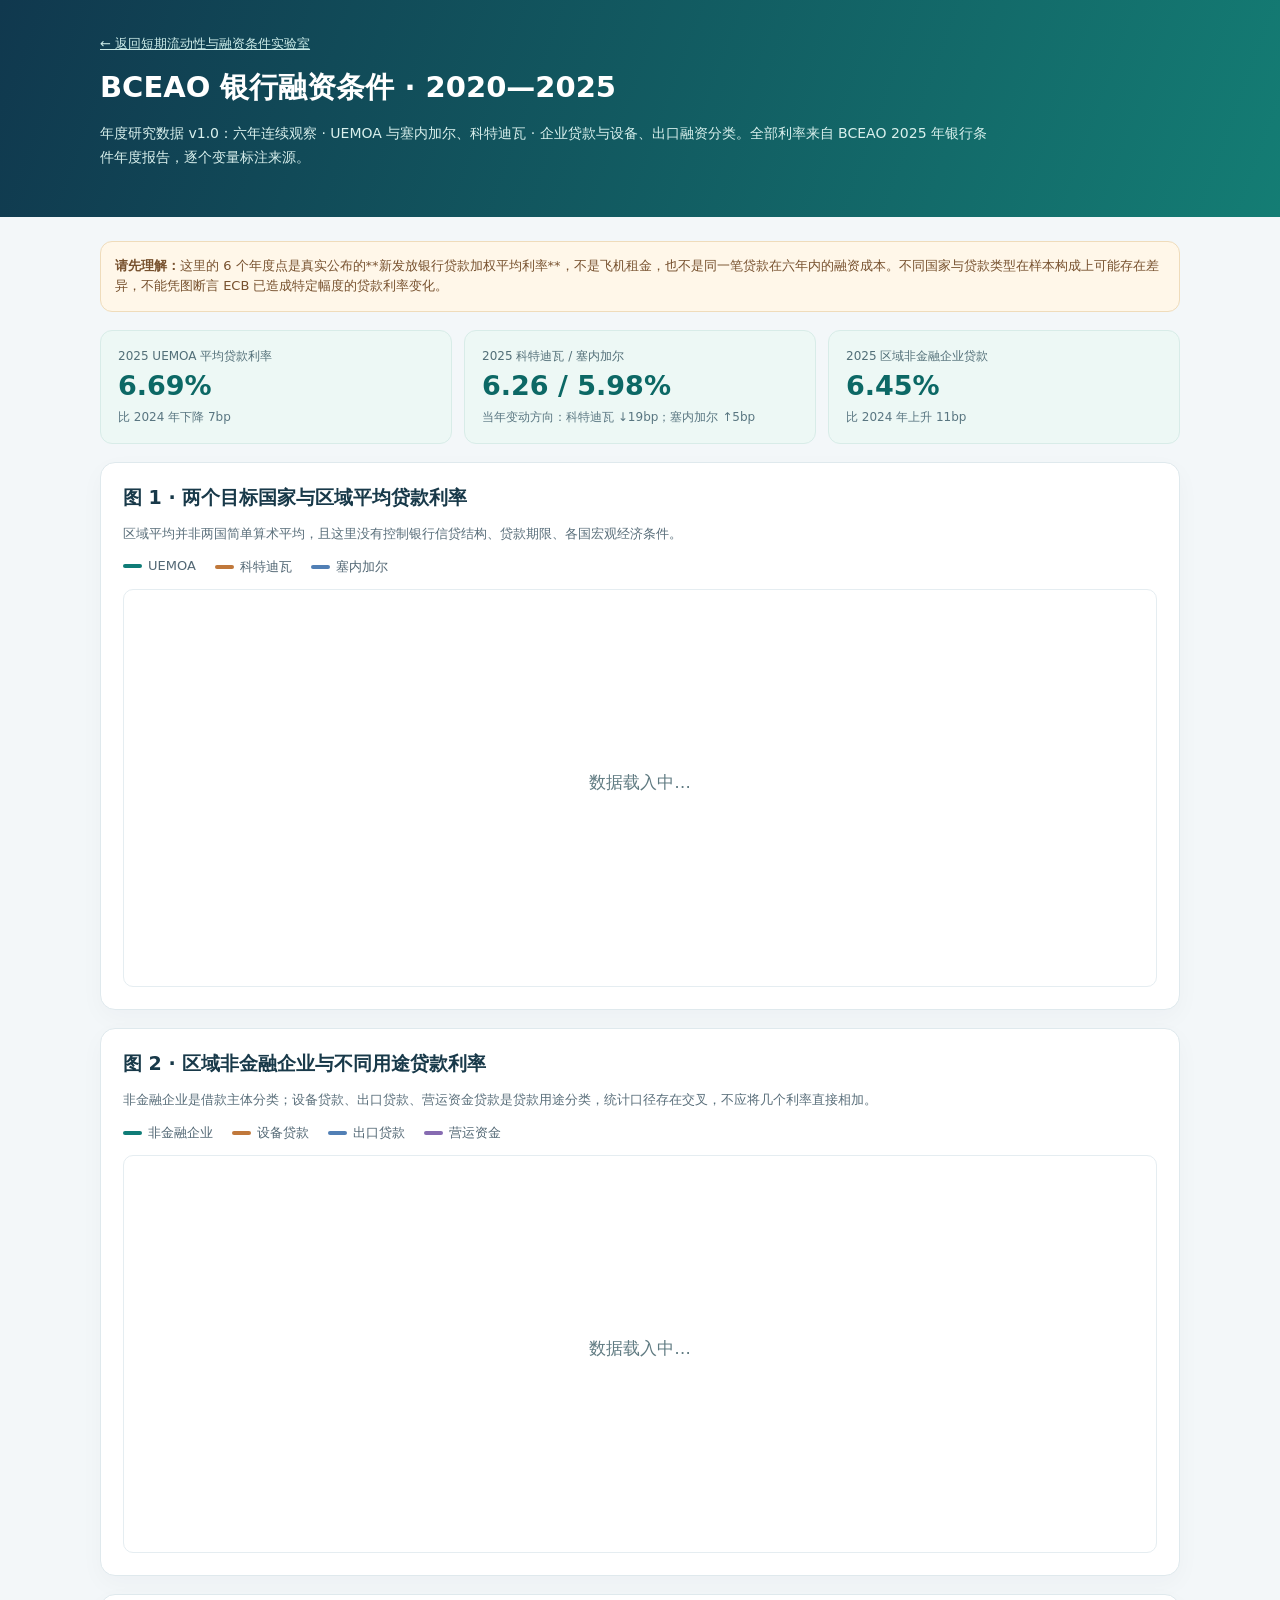
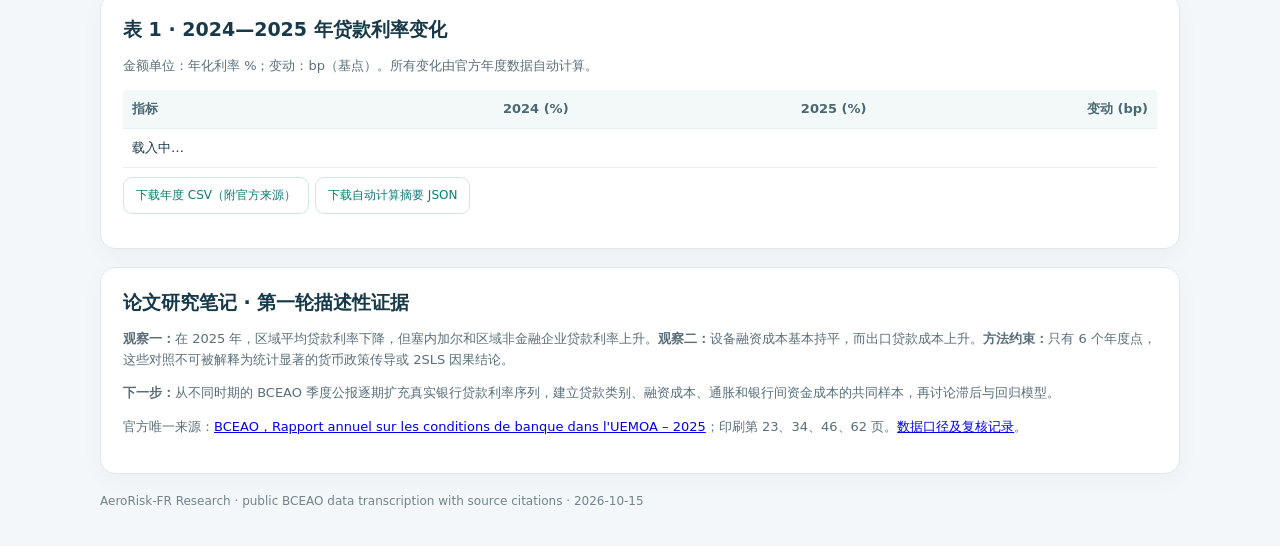
==== annual/index.html @ 68b6d945 "feat: publish BCEAO 2020-2025 annual lending rate research dashboard" ====
<!doctype html>
<html lang="zh-CN"><head><meta charset="utf-8"><meta name="viewport" content="width=device-width,initial-scale=1">
<title>AeroRisk-FR | 2020–2025 银行融资成本研究</title><style>
:root{--bg:#f3f7f9;--dark:#0b3549;--teal:#0e7a76;--orange:#c0783b;--blue:#517fb5;--muted:#596e7a}
*{box-sizing:border-box}body{margin:0;font-family:system-ui,-apple-system,'Microsoft YaHei',sans-serif;background:var(--bg);color:#183949}
header{background:linear-gradient(110deg,#10384e,#147d74);padding:33px max(20px,calc((100% - 1080px)/2));color:#fff}header a{color:#ccece9;font-size:13px}
h1{font-size:29px;margin:15px 0 8px}header p{max-width:900px;color:#d9f0ed;line-height:1.7;font-size:14px}
main{max-width:1120px;margin:auto;padding:24px 20px 35px}
.panel{border:1px solid #dfe9ed;border-radius:15px;background:white;box-shadow:0 8px 24px #152b3908;padding:22px;margin-bottom:18px}
h2{font-size:19px;margin:0 0 8px}p{line-height:1.6}.note{font-size:13px;color:var(--muted)}.banner{border-radius:12px;background:#fff7e9;border:1px solid #efdcbb;padding:14px;color:#77512e;margin-bottom:18px;font-size:13px;line-height:1.6}
.statgrid{display:grid;grid-template-columns:repeat(3,1fr);gap:12px;margin-bottom:18px}.stat{background:#edf8f5;border:1px solid #d8ece8;border-radius:12px;padding:17px}
.stat small{display:block;color:#526f78;font-size:12px}.stat strong{color:#0c6865;font-size:27px;display:block;margin:5px 0}.stat span{font-size:12px;color:#597681}
.legend{display:flex;gap:19px;flex-wrap:wrap;margin:13px 0;font-size:13px;color:#526774}
.legend i{width:19px;height:4px;display:inline-block;margin-right:6px;border-radius:5px;vertical-align:middle}
.svg{background:#fff;width:100%;height:auto;border:1px solid #e5edf1;border-radius:10px;display:block}
a.download{display:inline-block;padding:9px 12px;border:1px solid #d1e4e6;border-radius:9px;text-decoration:none;color:var(--teal);font-size:12px;margin:9px 6px 12px 0}
.tablewrap{overflow:auto}table{border-collapse:collapse;width:100%;font-size:13px;min-width:600px}th,td{text-align:right;padding:10px 9px;border-bottom:1px solid #e8eef1;font-variant-numeric:tabular-nums}td:first-child,th:first-child{text-align:left}th{color:#4a6873;background:#f3f8f9}.pos{color:#9b562b;font-weight:700}.neg{color:#0e786d;font-weight:700}
footer{color:#71848b;font-size:12px;line-height:1.6}
@media(max-width:730px){h1{font-size:23px}.statgrid{grid-template-columns:1fr}.panel{padding:16px}}
</style></head><body><header><a href="../transmission/">← 返回短期流动性与融资条件实验室</a><h1>BCEAO 银行融资条件 · 2020—2025</h1><p>年度研究数据 v1.0：六年连续观察 · UEMOA 与塞内加尔、科特迪瓦 · 企业贷款与设备、出口融资分类。全部利率来自 BCEAO 2025 年银行条件年度报告，逐个变量标注来源。</p></header>
<main>
<div class="banner"><b>请先理解：</b>这里的 6 个年度点是真实公布的**新发放银行贷款加权平均利率**，不是飞机租金，也不是同一笔贷款在六年内的融资成本。不同国家与贷款类型在样本构成上可能存在差异，不能凭图断言 ECB 已造成特定幅度的贷款利率变化。</div>
<div class="statgrid"><div class="stat"><small>2025 UEMOA 平均贷款利率</small><strong>6.69%</strong><span>比 2024 年下降 7bp</span></div><div class="stat"><small>2025 科特迪瓦 / 塞内加尔</small><strong>6.26 / 5.98%</strong><span>当年变动方向：科特迪瓦 ↓19bp；塞内加尔 ↑5bp</span></div><div class="stat"><small>2025 区域非金融企业贷款</small><strong>6.45%</strong><span>比 2024 年上升 11bp</span></div></div>
<section class="panel"><h2>图 1 · 两个目标国家与区域平均贷款利率</h2><p class="note">区域平均并非两国简单算术平均，且这里没有控制银行信贷结构、贷款期限、各国宏观经济条件。</p><div class="legend"><span><i style="background:#0f7c77"></i>UEMOA</span><span><i style="background:#c0783b"></i>科特迪瓦</span><span><i style="background:#517fb5"></i>塞内加尔</span></div><svg id="country" class="svg" viewBox="0 0 990 380" role="img" aria-label="2020至2025年UEMOA科特迪瓦塞内加尔贷款利率走势图"><text x="495" y="190" text-anchor="middle" fill="#607b82">数据载入中…</text></svg></section>
<section class="panel"><h2>图 2 · 区域非金融企业与不同用途贷款利率</h2><p class="note">非金融企业是借款主体分类；设备贷款、出口贷款、营运资金贷款是贷款用途分类，统计口径存在交叉，不应将几个利率直接相加。</p><div class="legend"><span><i style="background:#0f7c77"></i>非金融企业</span><span><i style="background:#c0783b"></i>设备贷款</span><span><i style="background:#517fb5"></i>出口贷款</span><span><i style="background:#866bb1"></i>营运资金</span></div><svg id="sector" class="svg" viewBox="0 0 990 380" role="img" aria-label="UEMOA非金融企业及不同用途贷款利率走势图"><text x="495" y="190" text-anchor="middle" fill="#607b82">数据载入中…</text></svg></section>
<section class="panel"><h2>表 1 · 2024—2025 年贷款利率变化</h2><p class="note">金额单位：年化利率 %；变动：bp（基点）。所有变化由官方年度数据自动计算。</p><div class="tablewrap"><table><thead><tr><th>指标</th><th>2024 (%)</th><th>2025 (%)</th><th>变动 (bp)</th></tr></thead><tbody id="statsBody"><tr><td colspan="4">载入中…</td></tr></tbody></table></div><a class="download" href="../data/official/bceao_annual_lending_2020_2025.csv" download>下载年度 CSV（附官方来源）</a><a class="download" href="../data/processed/annual_lending_descriptives_v1.json" download>下载自动计算摘要 JSON</a></section>
<section class="panel"><h2>论文研究笔记 · 第一轮描述性证据</h2><p class="note"><b>观察一：</b>在 2025 年，区域平均贷款利率下降，但塞内加尔和区域非金融企业贷款利率上升。<b>观察二：</b>设备融资成本基本持平，而出口贷款成本上升。<b>方法约束：</b>只有 6 个年度点，这些对照不可被解释为统计显著的货币政策传导或 2SLS 因果结论。</p><p class="note"><b>下一步：</b>从不同时期的 BCEAO 季度公报逐期扩充真实银行贷款利率序列，建立贷款类别、融资成本、通胀和银行间资金成本的共同样本，再讨论滞后与回归模型。</p><p class="note">官方唯一来源：<a href="https://ns2.bceao.int/sites/default/files/2026-09/Rapport%20annuel%20Conditions%20de%20banque%20-%202025.pdf" target="_blank" rel="noopener">BCEAO，Rapport annuel sur les conditions de banque dans l'UEMOA – 2025</a>；印刷第 23、34、46、62 页。<a href="../docs/annual_bank_lending_sources_v1.md">数据口径及复核记录</a>。</p><p id="status" class="note" role="status"></p></section>
<footer>AeroRisk-FR Research · public BCEAO data transcription with source citations · 2026-10-15</footer></main>
<script>
'use strict';
const COLS={uemoa_all_loans_pct:'UEMOA 贷款总平均',cote_divoire_all_loans_pct:'科特迪瓦贷款总平均',senegal_all_loans_pct:'塞内加尔贷款总平均',uemoa_nonfinancial_corporate_pct:'UEMOA 非金融企业贷款',uemoa_export_loans_pct:'UEMOA 出口贷款',uemoa_equipment_loans_pct:'UEMOA 设备贷款',uemoa_working_capital_loans_pct:'UEMOA 营运资金贷款'};
const shade=(v)=>v>0?'pos':v<0?'neg':'';
function draw(id,rows,keys,colors){
 const node=document.getElementById(id),W=990,H=380,L=60,R=25,T=22,B=49,ww=W-L-R,hh=H-T-B;
 const numbers=rows.flatMap(r=>keys.map(k=>Number(r[k]))),min=Math.floor(Math.min(...numbers)-.35),max=Math.ceil(Math.max(...numbers)+.35);
 const x=i=>L+(ww*i/(rows.length-1)),y=v=>T+hh*(max-v)/(max-min);
 let s='';
 for(let n=min;n<=max;n++){s+='<line x1="'+L+'" x2="'+(W-R)+'" y1="'+y(n)+'" y2="'+y(n)+'" stroke="#e8eff2"/><text x="'+(L-9)+'" y="'+(y(n)+4)+'" fill="#627b85" text-anchor="end" font-size="12">'+n+'</text>'}
 rows.forEach((r,i)=>s+='<text x="'+x(i)+'" y="'+(H-24)+'" text-anchor="middle" fill="#627b85" font-size="13">'+r.year+'</text>');
 keys.forEach((key,z)=>{s+='<polyline fill="none" stroke-width="3" stroke="'+colors[z]+'" points="'+rows.map((r,i)=>x(i)+','+y(Number(r[key]))).join(' ')+'"/>';rows.forEach((r,i)=>s+='<circle cx="'+x(i)+'" cy="'+y(Number(r[key]))+'" r="4" fill="'+colors[z]+'"/>')});
 node.innerHTML=s+'<text x="'+(L+5)+'" y="13" fill="#607781" font-size="12">Annual bank lending rate (%)</text>';
}
(async()=>{try{
 const [r,j]=await Promise.all([fetch('../data/official/bceao_annual_lending_2020_2025.csv'),fetch('../data/processed/annual_lending_descriptives_v1.json')]);
 if(!r.ok||!j.ok)throw Error('官方 CSV 或统计摘要暂不可读取');
 const src=(await r.text()).trim().split(/\r?\n/),headers=src.shift().split(','),rows=src.map(line=>Object.fromEntries(line.split(',').map((v,i)=>[headers[i],v]))),result=await j.json();
 if(rows.length!==6||rows[0].year!=='2020'||rows[5].year!=='2025')throw Error('数据年份或记录数不符合研究设计');
 draw('country',rows,['uemoa_all_loans_pct','cote_divoire_all_loans_pct','senegal_all_loans_pct'],['#0f7c77','#c0783b','#517fb5']);
 draw('sector',rows,['uemoa_nonfinancial_corporate_pct','uemoa_equipment_loans_pct','uemoa_export_loans_pct','uemoa_working_capital_loans_pct'],['#0f7c77','#c0783b','#517fb5','#866bb1']);
 document.getElementById('statsBody').innerHTML=Object.entries(result.statistics).map(([k,v])=>'<tr><td>'+COLS[k]+'</td><td>'+v.value_2024_pct.toFixed(2)+'</td><td>'+v.value_2025_pct.toFixed(2)+'</td><td class="'+shade(v.change_2024_to_2025_bp)+'">'+(v.change_2024_to_2025_bp>0?'+':'')+v.change_2024_to_2025_bp+'</td></tr>').join('');
 document.getElementById('status').textContent='数据核对：成功载入 6 个年度、7 组官方利率序列；统计表由独立 Python 程序重算。';
}catch(e){document.getElementById('status').textContent='载入失败：'+e.message}}
})();
</script></body></html>
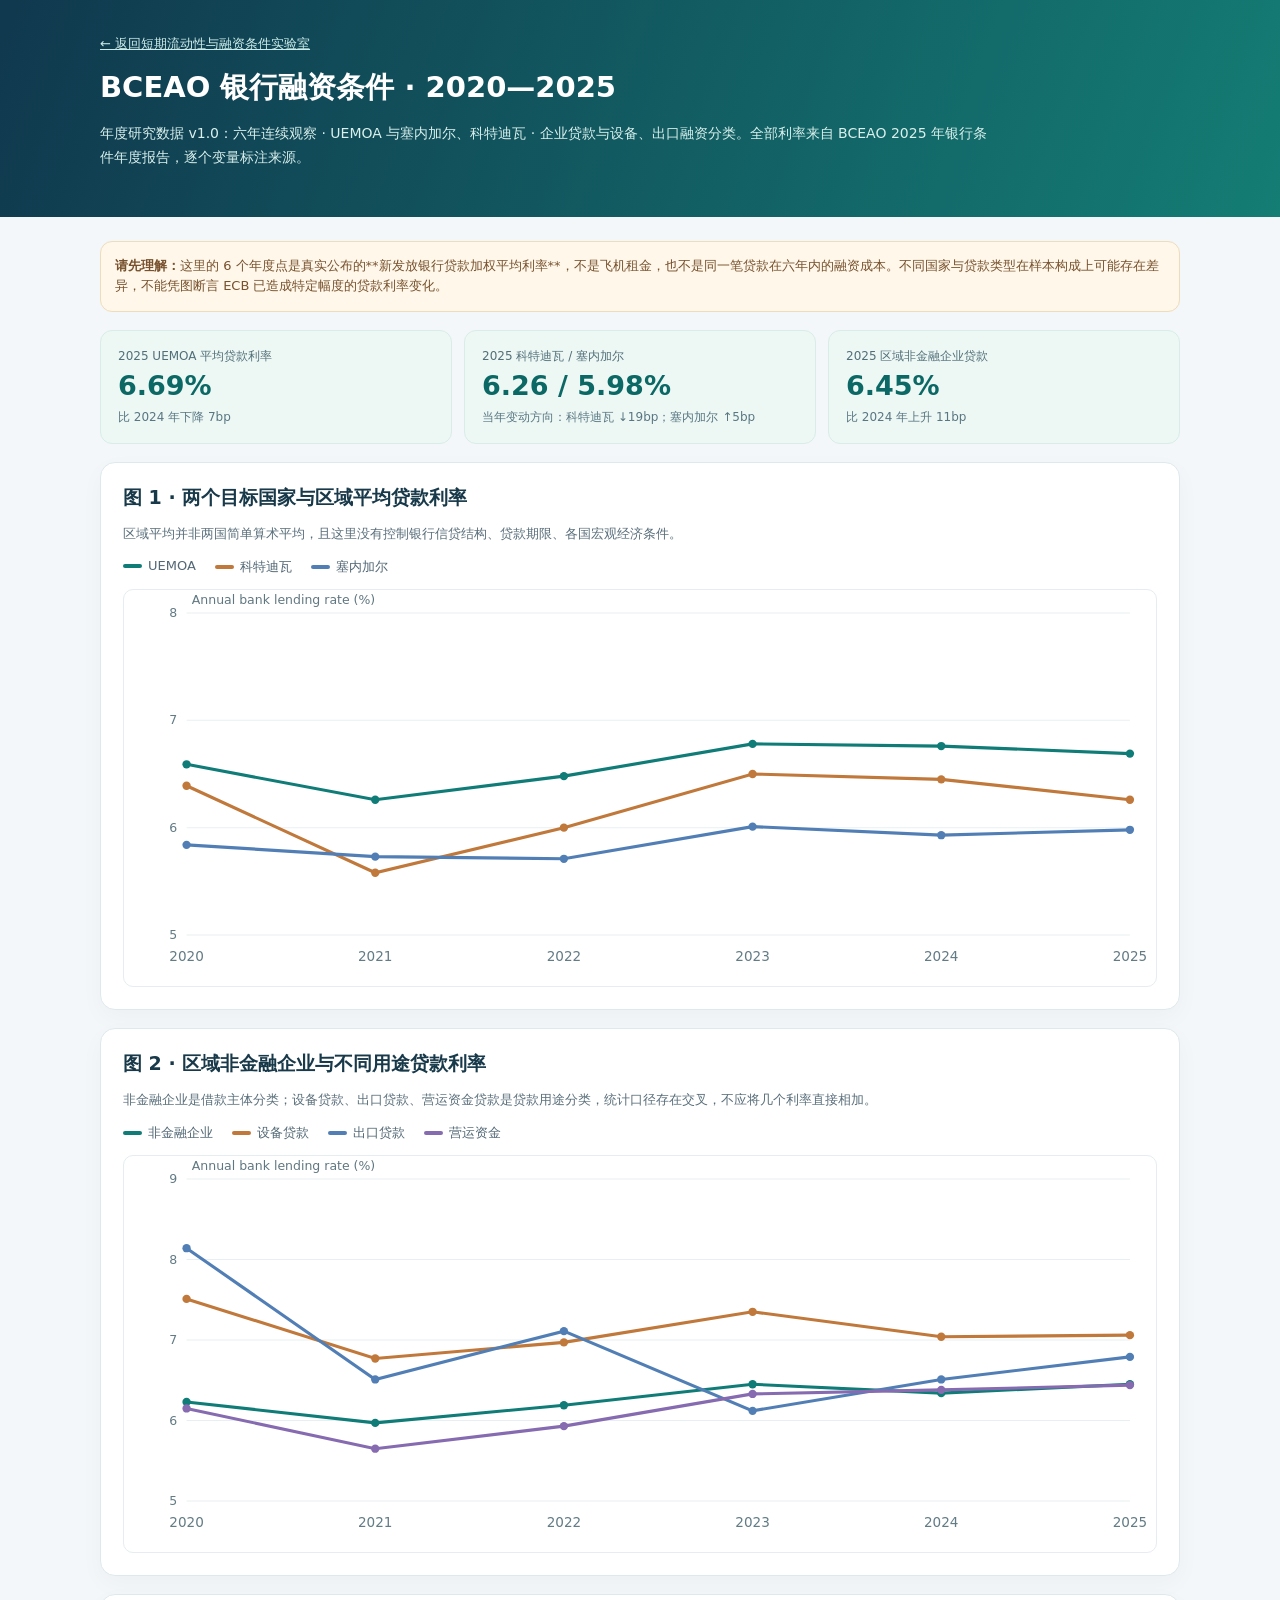
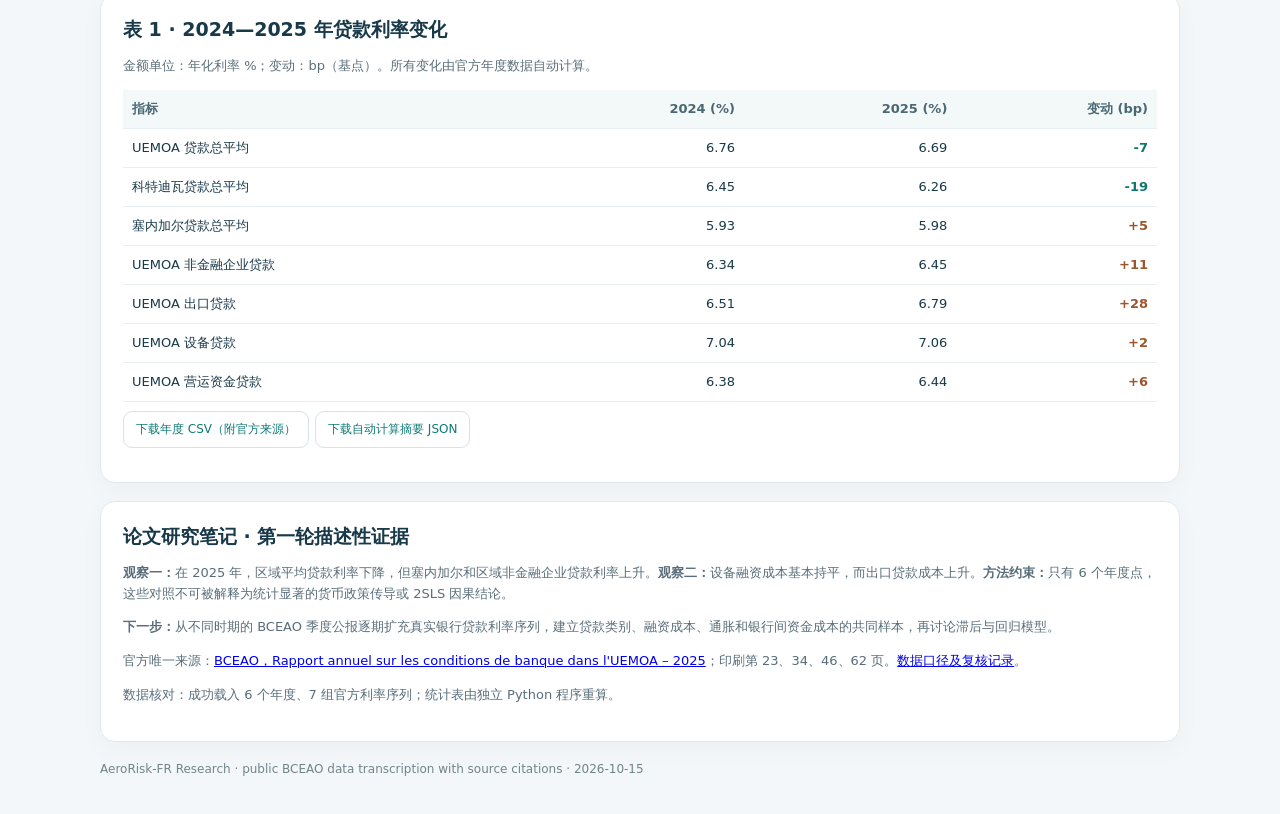
==== commit 700a0d63: "fix: repair annual dashboard JavaScript IIFE and restore chart rendering" ====
--- a/annual/index.html
+++ b/annual/index.html
@@ -50,5 +50,5 @@
  document.getElementById('statsBody').innerHTML=Object.entries(result.statistics).map(([k,v])=>'<tr><td>'+COLS[k]+'</td><td>'+v.value_2024_pct.toFixed(2)+'</td><td>'+v.value_2025_pct.toFixed(2)+'</td><td class="'+shade(v.change_2024_to_2025_bp)+'">'+(v.change_2024_to_2025_bp>0?'+':'')+v.change_2024_to_2025_bp+'</td></tr>').join('');
  document.getElementById('status').textContent='数据核对：成功载入 6 个年度、7 组官方利率序列；统计表由独立 Python 程序重算。';
 }catch(e){document.getElementById('status').textContent='载入失败：'+e.message}}
-})();
+)();
 </script></body></html>
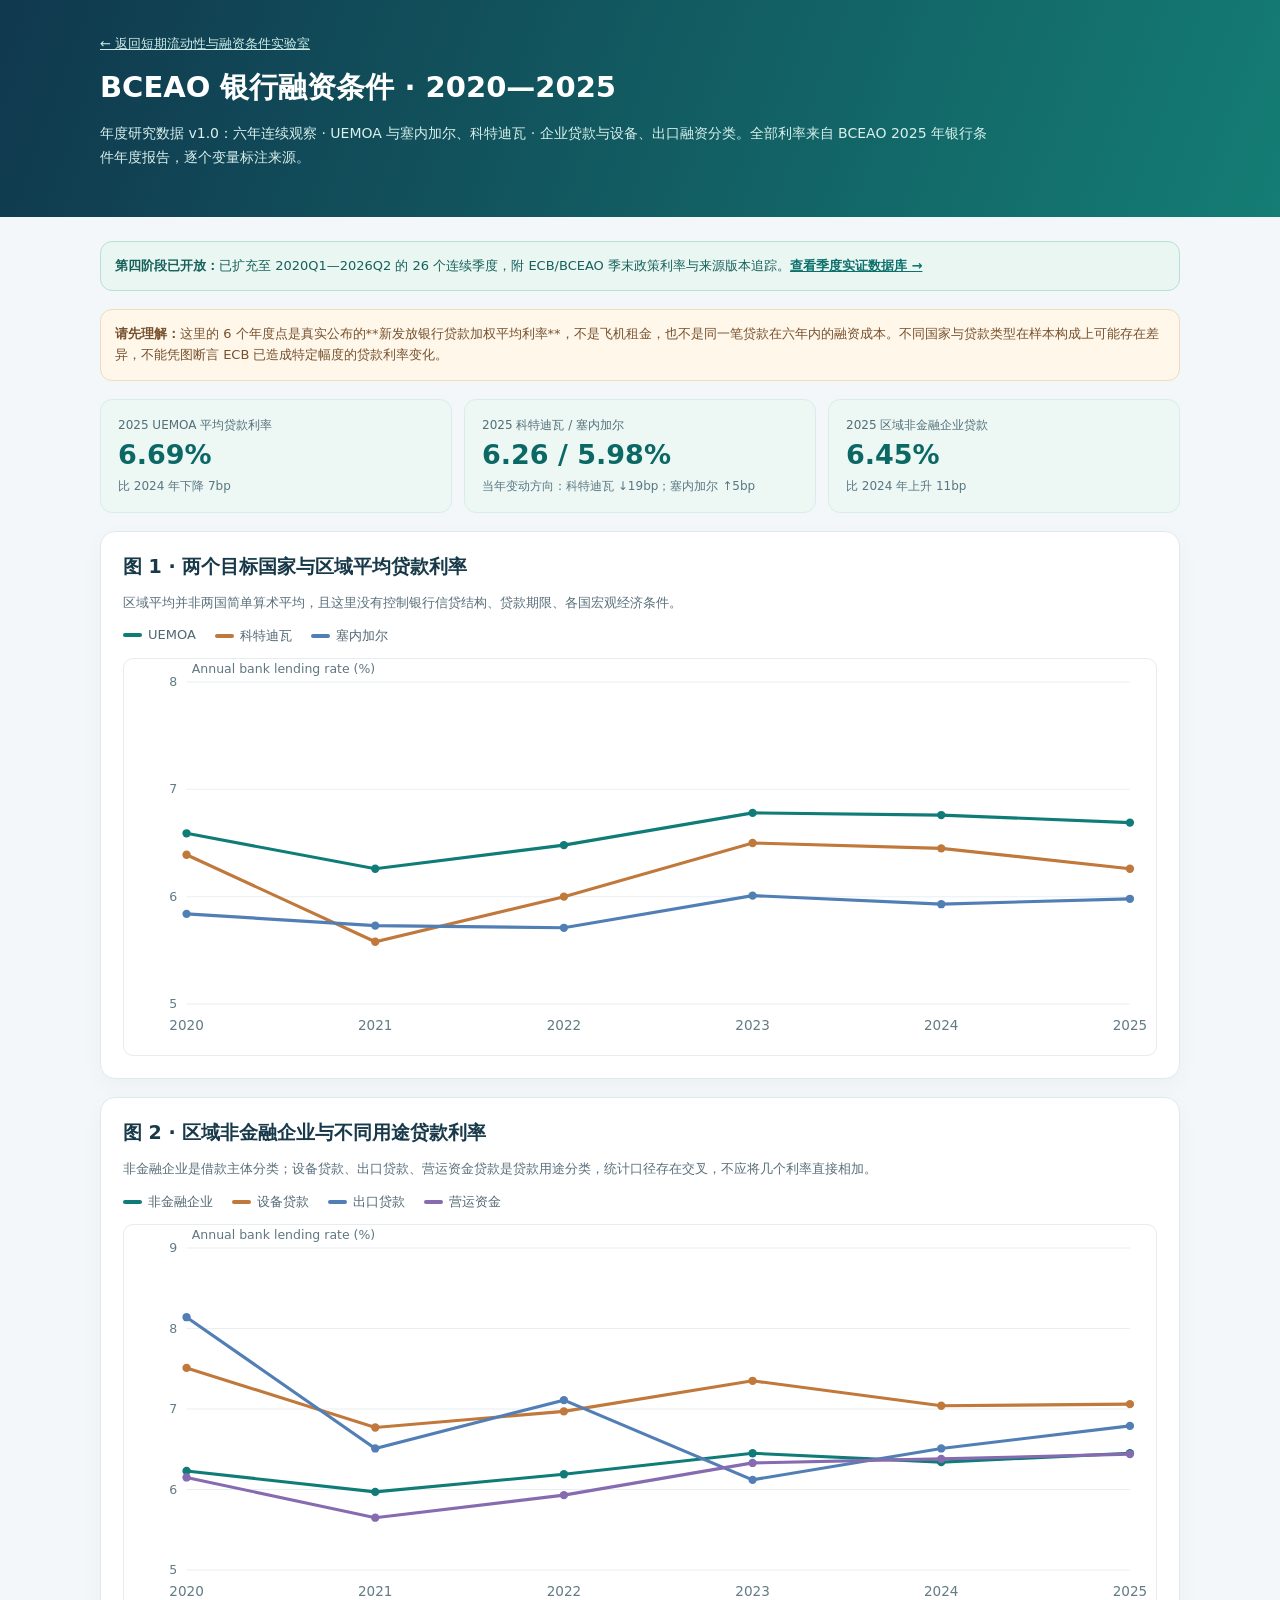
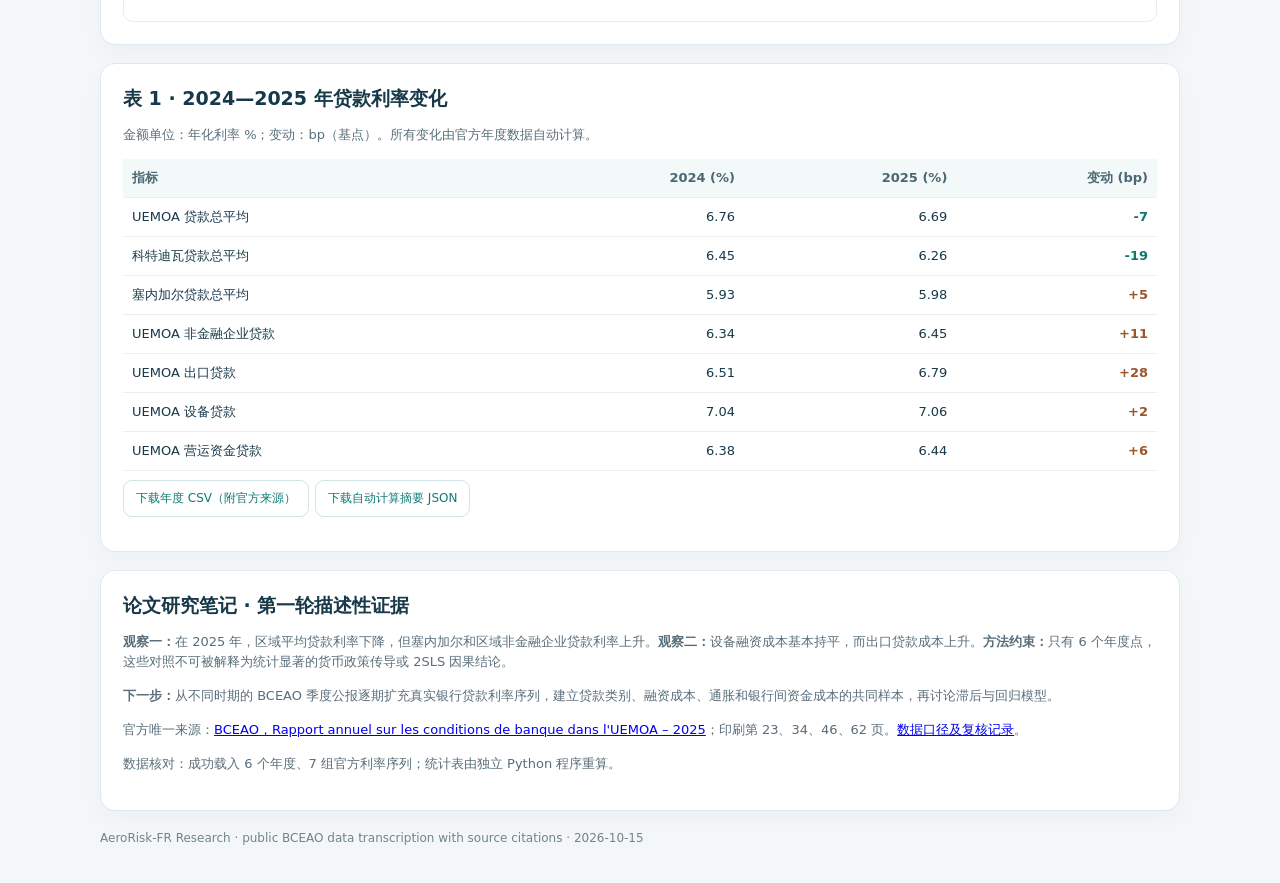
==== commit 5c161c79: "feat: integrate 26-quarter reproducible dataset and frontend checks" ====
--- a/annual/index.html
+++ b/annual/index.html
@@ -18,7 +18,7 @@
 footer{color:#71848b;font-size:12px;line-height:1.6}
 @media(max-width:730px){h1{font-size:23px}.statgrid{grid-template-columns:1fr}.panel{padding:16px}}
 </style></head><body><header><a href="../transmission/">← 返回短期流动性与融资条件实验室</a><h1>BCEAO 银行融资条件 · 2020—2025</h1><p>年度研究数据 v1.0：六年连续观察 · UEMOA 与塞内加尔、科特迪瓦 · 企业贷款与设备、出口融资分类。全部利率来自 BCEAO 2025 年银行条件年度报告，逐个变量标注来源。</p></header>
-<main>
+<main><div class="banner" style="background:#eaf6f2;border-color:#b9ded2;color:#16615b"><strong>第四阶段已开放：</strong>已扩充至 2020Q1—2026Q2 的 26 个连续季度，附 ECB/BCEAO 季末政策利率与来源版本追踪。<a href="../quarterly/" style="color:#0d716c;font-weight:700">查看季度实证数据库 →</a></div>
 <div class="banner"><b>请先理解：</b>这里的 6 个年度点是真实公布的**新发放银行贷款加权平均利率**，不是飞机租金，也不是同一笔贷款在六年内的融资成本。不同国家与贷款类型在样本构成上可能存在差异，不能凭图断言 ECB 已造成特定幅度的贷款利率变化。</div>
 <div class="statgrid"><div class="stat"><small>2025 UEMOA 平均贷款利率</small><strong>6.69%</strong><span>比 2024 年下降 7bp</span></div><div class="stat"><small>2025 科特迪瓦 / 塞内加尔</small><strong>6.26 / 5.98%</strong><span>当年变动方向：科特迪瓦 ↓19bp；塞内加尔 ↑5bp</span></div><div class="stat"><small>2025 区域非金融企业贷款</small><strong>6.45%</strong><span>比 2024 年上升 11bp</span></div></div>
 <section class="panel"><h2>图 1 · 两个目标国家与区域平均贷款利率</h2><p class="note">区域平均并非两国简单算术平均，且这里没有控制银行信贷结构、贷款期限、各国宏观经济条件。</p><div class="legend"><span><i style="background:#0f7c77"></i>UEMOA</span><span><i style="background:#c0783b"></i>科特迪瓦</span><span><i style="background:#517fb5"></i>塞内加尔</span></div><svg id="country" class="svg" viewBox="0 0 990 380" role="img" aria-label="2020至2025年UEMOA科特迪瓦塞内加尔贷款利率走势图"><text x="495" y="190" text-anchor="middle" fill="#607b82">数据载入中…</text></svg></section>
